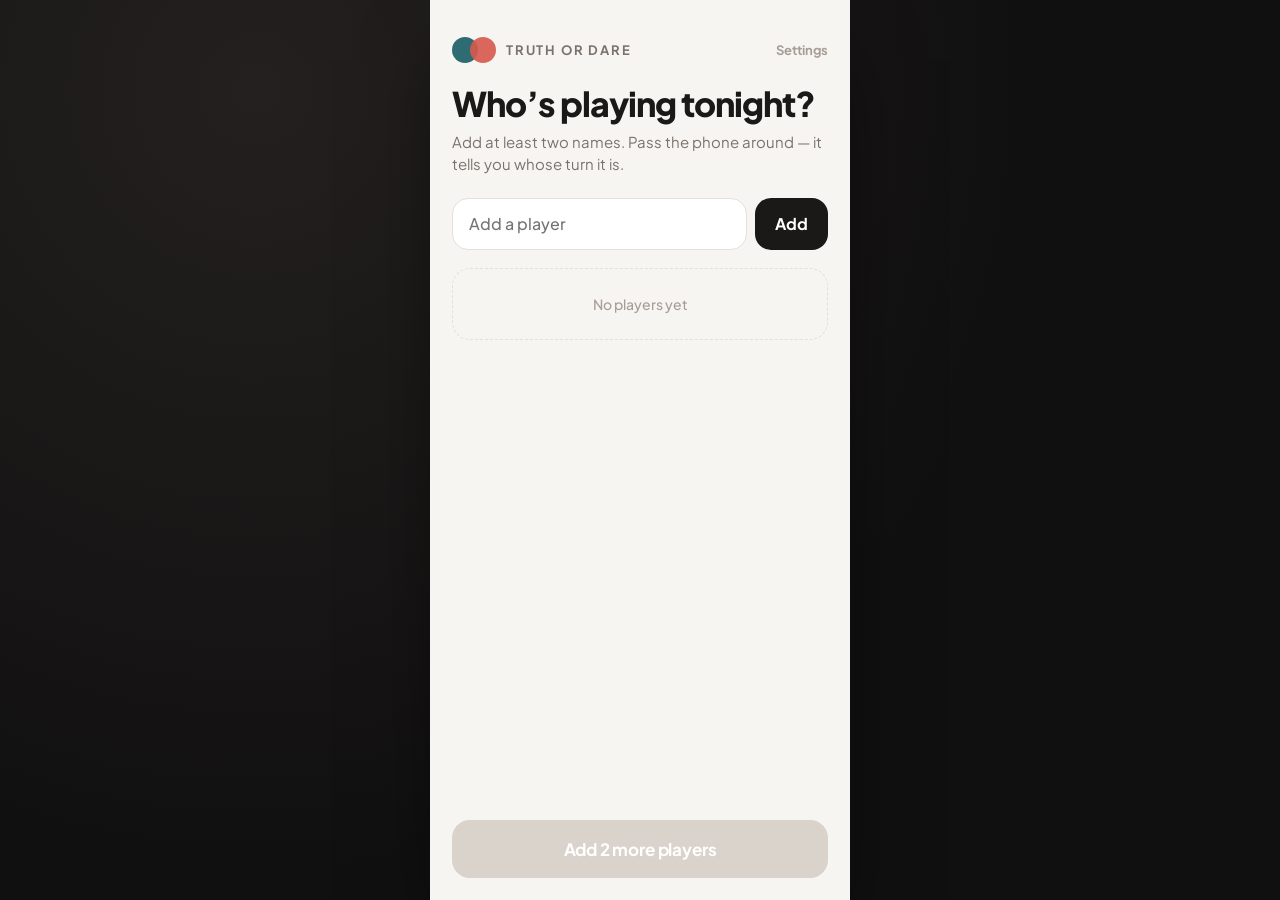
==== truth-or-dare/index.html @ 68e1006d "Deploy truth-or-dare 1723f8d" ====
<!doctype html>
<html lang="en">
  <head>
    <meta charset="utf-8" />
    <meta
      name="viewport"
      content="width=device-width, initial-scale=1, viewport-fit=cover, maximum-scale=1"
    />
    <title>Truth or Dare</title>
    <meta name="description" content="A pass-the-phone party game for friends." />
    <meta name="theme-color" content="#F7F5F2" />
    <meta name="apple-mobile-web-app-capable" content="yes" />
    <meta name="apple-mobile-web-app-status-bar-style" content="default" />
    <meta name="apple-mobile-web-app-title" content="Truth or Dare" />
    <link rel="icon" href="./icon-192.png" />
    <link rel="apple-touch-icon" href="./apple-touch-icon.png" />
    <script type="module" crossorigin src="./assets/index-C-az1bO8.js"></script>
    <link rel="stylesheet" crossorigin href="./assets/index-fXp3Hwv0.css">
  <link rel="manifest" href="./manifest.webmanifest"><script id="vite-plugin-pwa:register-sw" src="./registerSW.js"></script></head>
  <body>
    <div id="root"></div>
  </body>
</html>
---- truth-or-dare/assets/index-fXp3Hwv0.css ----
@font-face{font-family:Plus Jakarta Sans;font-style:normal;font-display:swap;font-weight:400;src:url([data-uri]) format("woff2"),url([data-uri]) format("woff");unicode-range:U+0460-052F,U+1C80-1C8A,U+20B4,U+2DE0-2DFF,U+A640-A69F,U+FE2E-FE2F}@font-face{font-family:Plus Jakarta Sans;font-style:normal;font-display:swap;font-weight:400;src:url(./plus-jakarta-sans-vietnamese-400-normal-Cg2kxhWu.woff2) format("woff2"),url(./plus-jakarta-sans-vietnamese-400-normal-B8TCSmUq.woff) format("woff");unicode-range:U+0102-0103,U+0110-0111,U+0128-0129,U+0168-0169,U+01A0-01A1,U+01AF-01B0,U+0300-0301,U+0303-0304,U+0308-0309,U+0323,U+0329,U+1EA0-1EF9,U+20AB}@font-face{font-family:Plus Jakarta Sans;font-style:normal;font-display:swap;font-weight:400;src:url(./plus-jakarta-sans-latin-ext-400-normal-D127hM_v.woff2) format("woff2"),url(./plus-jakarta-sans-latin-ext-400-normal-2ppkqaOR.woff) format("woff");unicode-range:U+0100-02BA,U+02BD-02C5,U+02C7-02CC,U+02CE-02D7,U+02DD-02FF,U+0304,U+0308,U+0329,U+1D00-1DBF,U+1E00-1E9F,U+1EF2-1EFF,U+2020,U+20A0-20AB,U+20AD-20C0,U+2113,U+2C60-2C7F,U+A720-A7FF}@font-face{font-family:Plus Jakarta Sans;font-style:normal;font-display:swap;font-weight:400;src:url(./plus-jakarta-sans-latin-400-normal-Dhut76fR.woff2) format("woff2"),url(./plus-jakarta-sans-latin-400-normal-BDKaGhyp.woff) format("woff");unicode-range:U+0000-00FF,U+0131,U+0152-0153,U+02BB-02BC,U+02C6,U+02DA,U+02DC,U+0304,U+0308,U+0329,U+2000-206F,U+20AC,U+2122,U+2191,U+2193,U+2212,U+2215,U+FEFF,U+FFFD}@font-face{font-family:Plus Jakarta Sans;font-style:normal;font-display:swap;font-weight:500;src:url([data-uri]) format("woff2"),url([data-uri]) format("woff");unicode-range:U+0460-052F,U+1C80-1C8A,U+20B4,U+2DE0-2DFF,U+A640-A69F,U+FE2E-FE2F}@font-face{font-family:Plus Jakarta Sans;font-style:normal;font-display:swap;font-weight:500;src:url(./plus-jakarta-sans-vietnamese-500-normal-DiU8zqi-.woff2) format("woff2"),url(./plus-jakarta-sans-vietnamese-500-normal-CvE5C8T-.woff) format("woff");unicode-range:U+0102-0103,U+0110-0111,U+0128-0129,U+0168-0169,U+01A0-01A1,U+01AF-01B0,U+0300-0301,U+0303-0304,U+0308-0309,U+0323,U+0329,U+1EA0-1EF9,U+20AB}@font-face{font-family:Plus Jakarta Sans;font-style:normal;font-display:swap;font-weight:500;src:url(./plus-jakarta-sans-latin-ext-500-normal-9VZagAe1.woff2) format("woff2"),url(./plus-jakarta-sans-latin-ext-500-normal-CqEEAICU.woff) format("woff");unicode-range:U+0100-02BA,U+02BD-02C5,U+02C7-02CC,U+02CE-02D7,U+02DD-02FF,U+0304,U+0308,U+0329,U+1D00-1DBF,U+1E00-1E9F,U+1EF2-1EFF,U+2020,U+20A0-20AB,U+20AD-20C0,U+2113,U+2C60-2C7F,U+A720-A7FF}@font-face{font-family:Plus Jakarta Sans;font-style:normal;font-display:swap;font-weight:500;src:url(./plus-jakarta-sans-latin-500-normal-Bf-nb4oT.woff2) format("woff2"),url(./plus-jakarta-sans-latin-500-normal-DYtqi0QS.woff) format("woff");unicode-range:U+0000-00FF,U+0131,U+0152-0153,U+02BB-02BC,U+02C6,U+02DA,U+02DC,U+0304,U+0308,U+0329,U+2000-206F,U+20AC,U+2122,U+2191,U+2193,U+2212,U+2215,U+FEFF,U+FFFD}@font-face{font-family:Plus Jakarta Sans;font-style:normal;font-display:swap;font-weight:600;src:url([data-uri]) format("woff2"),url([data-uri]) format("woff");unicode-range:U+0460-052F,U+1C80-1C8A,U+20B4,U+2DE0-2DFF,U+A640-A69F,U+FE2E-FE2F}@font-face{font-family:Plus Jakarta Sans;font-style:normal;font-display:swap;font-weight:600;src:url(./plus-jakarta-sans-vietnamese-600-normal-Y4VTTRme.woff2) format("woff2"),url(./plus-jakarta-sans-vietnamese-600-normal-5YsyKbU1.woff) format("woff");unicode-range:U+0102-0103,U+0110-0111,U+0128-0129,U+0168-0169,U+01A0-01A1,U+01AF-01B0,U+0300-0301,U+0303-0304,U+0308-0309,U+0323,U+0329,U+1EA0-1EF9,U+20AB}@font-face{font-family:Plus Jakarta Sans;font-style:normal;font-display:swap;font-weight:600;src:url(./plus-jakarta-sans-latin-ext-600-normal-DQgPU_Cg.woff2) format("woff2"),url(./plus-jakarta-sans-latin-ext-600-normal-B0WRRYJ1.woff) format("woff");unicode-range:U+0100-02BA,U+02BD-02C5,U+02C7-02CC,U+02CE-02D7,U+02DD-02FF,U+0304,U+0308,U+0329,U+1D00-1DBF,U+1E00-1E9F,U+1EF2-1EFF,U+2020,U+20A0-20AB,U+20AD-20C0,U+2113,U+2C60-2C7F,U+A720-A7FF}@font-face{font-family:Plus Jakarta Sans;font-style:normal;font-display:swap;font-weight:600;src:url(./plus-jakarta-sans-latin-600-normal-DLTa1BUW.woff2) format("woff2"),url(./plus-jakarta-sans-latin-600-normal-BR_Ojra4.woff) format("woff");unicode-range:U+0000-00FF,U+0131,U+0152-0153,U+02BB-02BC,U+02C6,U+02DA,U+02DC,U+0304,U+0308,U+0329,U+2000-206F,U+20AC,U+2122,U+2191,U+2193,U+2212,U+2215,U+FEFF,U+FFFD}@font-face{font-family:Plus Jakarta Sans;font-style:normal;font-display:swap;font-weight:700;src:url([data-uri]) format("woff2"),url([data-uri]) format("woff");unicode-range:U+0460-052F,U+1C80-1C8A,U+20B4,U+2DE0-2DFF,U+A640-A69F,U+FE2E-FE2F}@font-face{font-family:Plus Jakarta Sans;font-style:normal;font-display:swap;font-weight:700;src:url(./plus-jakarta-sans-vietnamese-700-normal-CV6qDkkj.woff2) format("woff2"),url(./plus-jakarta-sans-vietnamese-700-normal-BCh_uG_5.woff) format("woff");unicode-range:U+0102-0103,U+0110-0111,U+0128-0129,U+0168-0169,U+01A0-01A1,U+01AF-01B0,U+0300-0301,U+0303-0304,U+0308-0309,U+0323,U+0329,U+1EA0-1EF9,U+20AB}@font-face{font-family:Plus Jakarta Sans;font-style:normal;font-display:swap;font-weight:700;src:url(./plus-jakarta-sans-latin-ext-700-normal-BajbvANd.woff2) format("woff2"),url(./plus-jakarta-sans-latin-ext-700-normal-8-d-IyIQ.woff) format("woff");unicode-range:U+0100-02BA,U+02BD-02C5,U+02C7-02CC,U+02CE-02D7,U+02DD-02FF,U+0304,U+0308,U+0329,U+1D00-1DBF,U+1E00-1E9F,U+1EF2-1EFF,U+2020,U+20A0-20AB,U+20AD-20C0,U+2113,U+2C60-2C7F,U+A720-A7FF}@font-face{font-family:Plus Jakarta Sans;font-style:normal;font-display:swap;font-weight:700;src:url(./plus-jakarta-sans-latin-700-normal-CfpNZvy6.woff2) format("woff2"),url(./plus-jakarta-sans-latin-700-normal-DqEcQeE5.woff) format("woff");unicode-range:U+0000-00FF,U+0131,U+0152-0153,U+02BB-02BC,U+02C6,U+02DA,U+02DC,U+0304,U+0308,U+0329,U+2000-206F,U+20AC,U+2122,U+2191,U+2193,U+2212,U+2215,U+FEFF,U+FFFD}@font-face{font-family:Plus Jakarta Sans;font-style:normal;font-display:swap;font-weight:800;src:url([data-uri]) format("woff2"),url([data-uri]) format("woff");unicode-range:U+0460-052F,U+1C80-1C8A,U+20B4,U+2DE0-2DFF,U+A640-A69F,U+FE2E-FE2F}@font-face{font-family:Plus Jakarta Sans;font-style:normal;font-display:swap;font-weight:800;src:url(./plus-jakarta-sans-vietnamese-800-normal-CxbopLd3.woff2) format("woff2"),url(./plus-jakarta-sans-vietnamese-800-normal-BkoGl_sr.woff) format("woff");unicode-range:U+0102-0103,U+0110-0111,U+0128-0129,U+0168-0169,U+01A0-01A1,U+01AF-01B0,U+0300-0301,U+0303-0304,U+0308-0309,U+0323,U+0329,U+1EA0-1EF9,U+20AB}@font-face{font-family:Plus Jakarta Sans;font-style:normal;font-display:swap;font-weight:800;src:url(./plus-jakarta-sans-latin-ext-800-normal-B6BjB2Ju.woff2) format("woff2"),url(./plus-jakarta-sans-latin-ext-800-normal-BPkb-LBK.woff) format("woff");unicode-range:U+0100-02BA,U+02BD-02C5,U+02C7-02CC,U+02CE-02D7,U+02DD-02FF,U+0304,U+0308,U+0329,U+1D00-1DBF,U+1E00-1E9F,U+1EF2-1EFF,U+2020,U+20A0-20AB,U+20AD-20C0,U+2113,U+2C60-2C7F,U+A720-A7FF}@font-face{font-family:Plus Jakarta Sans;font-style:normal;font-display:swap;font-weight:800;src:url(./plus-jakarta-sans-latin-800-normal-CusIZhrK.woff2) format("woff2"),url(./plus-jakarta-sans-latin-800-normal-BRNHt2w0.woff) format("woff");unicode-range:U+0000-00FF,U+0131,U+0152-0153,U+02BB-02BC,U+02C6,U+02DA,U+02DC,U+0304,U+0308,U+0329,U+2000-206F,U+20AC,U+2122,U+2191,U+2193,U+2212,U+2215,U+FEFF,U+FFFD}:root{--ink: #1b1917;--page: #f7f5f2;--surface: #ffffff;--muted: #7a736c;--muted-light: #a69e96;--hairline: #ede8e2;--border: #e4dfd9;--disabled-bg: #d9d3cc;--locked-bg: #e4e0da;--avatar-bg: #f0ebe4;--truth: #2e6b72;--truth-tint: #eaf2f1;--truth-dot: #9fd3ce;--truth-meta: #8fa9a7;--dare: #d65a4e;--dare-tint: #fbebe7;--dare-strong: #c24f42;--dare-dot: #ffd2c7;--dare-meta: #c99c93;--dare-card-text: #fcf8f5;--shell: #111010;--safe-bottom: env(safe-area-inset-bottom)}*{box-sizing:border-box;-webkit-tap-highlight-color:transparent}html,body{margin:0;padding:0;background:var(--shell);-webkit-font-smoothing:antialiased}body{font-family:Plus Jakarta Sans,ui-sans-serif,system-ui,sans-serif;overscroll-behavior:none}button{font-family:inherit;cursor:pointer;border:none}input{font-family:inherit}@keyframes cardIn{0%{opacity:0;transform:translateY(18px) scale(.96)}to{opacity:1;transform:none}}@keyframes fadeUp{0%{opacity:0;transform:translateY(10px)}to{opacity:1;transform:none}}@keyframes pulseRing{0%,to{transform:scale(1)}50%{transform:scale(1.04)}}@keyframes sheetIn{0%{transform:translateY(24px);opacity:0}to{transform:none;opacity:1}}.shell{min-height:100dvh;display:flex;align-items:center;justify-content:center;background:var(--shell);background-image:radial-gradient(circle at 20% 10%,#23201f,#111010 60%)}.phone{width:100%;max-width:420px;height:100dvh;max-height:900px;background:var(--page);position:relative;overflow:hidden;display:flex;flex-direction:column;box-shadow:0 40px 80px -20px #0009}.screen{flex:1;display:flex;flex-direction:column;padding:24px 22px calc(24px + var(--safe-bottom));min-height:0}.screen--setup{padding:28px 22px calc(22px + var(--safe-bottom));overflow:hidden}.screen--truth{background:var(--truth-tint)}.screen--dare{background:var(--dare-tint)}.topbar{display:flex;align-items:center;justify-content:space-between}.eyebrow{font-size:12px;font-weight:700;letter-spacing:.14em;text-transform:uppercase;color:var(--muted-light)}.link{background:none;color:var(--muted-light);font-size:13px;font-weight:700;padding:6px 0}.cta{width:100%;height:58px;border-radius:18px;background:var(--ink);color:#fff;font-size:17px;font-weight:700;letter-spacing:-.01em}.cta:active{transform:scale(.985)}.cta:disabled{background:var(--disabled-bg);cursor:default}.brand{display:flex;align-items:center;gap:10px;margin-top:8px}.brand-marks{position:relative;width:44px;height:26px;flex:none}.brand-marks span{position:absolute;top:0;width:26px;height:26px;border-radius:999px}.brand-marks span:first-child{left:0;background:var(--truth)}.brand-marks span:last-child{left:18px;background:var(--dare);opacity:.92}.brand-label{flex:1;font-size:13px;font-weight:700;letter-spacing:.14em;text-transform:uppercase;color:var(--muted)}.title{font-size:34px;line-height:1.08;font-weight:800;letter-spacing:-.03em;color:var(--ink);margin:22px 0 8px;text-wrap:pretty}.lede{font-size:15px;line-height:1.5;color:var(--muted);margin:0 0 22px}.add{display:flex;flex-direction:column;gap:8px;margin-bottom:18px}.add-row{display:flex;gap:8px}.input{flex:1;min-width:0;height:52px;border-radius:16px;border:1.5px solid var(--border);background:var(--surface);padding:0 16px;font-size:16px;font-weight:500;color:var(--ink);outline:none}.input:focus{border-color:var(--ink)}.input--error,.input--error:focus{border-color:var(--dare)}.btn-add{height:52px;padding:0 20px;border-radius:16px;background:var(--ink);color:#fff;font-size:16px;font-weight:700}.btn-add:active{transform:scale(.96)}.dupe{font-size:13px;font-weight:600;color:var(--dare-strong);padding:0 4px;animation:fadeUp .2s ease both}.players{flex:1;overflow-y:auto;display:flex;flex-direction:column;gap:8px;margin:0 -4px;padding:0 4px}.player{display:flex;align-items:center;gap:12px;background:var(--surface);border:1px solid var(--hairline);border-radius:16px;padding:12px 12px 12px 14px;animation:fadeUp .25s ease both}.avatar{width:34px;height:34px;flex:none;border-radius:999px;background:var(--avatar-bg);display:flex;align-items:center;justify-content:center;font-size:14px;font-weight:800;color:var(--ink)}.player-name{flex:1;font-size:16px;font-weight:600;color:var(--ink);overflow:hidden;text-overflow:ellipsis;white-space:nowrap}.btn-remove{width:34px;height:34px;flex:none;border-radius:999px;background:var(--page);color:#9a928a;font-size:18px;font-weight:600;display:flex;align-items:center;justify-content:center;line-height:1}.btn-remove:active{transform:scale(.9)}.empty{border:1.5px dashed var(--border);border-radius:18px;padding:26px 18px;text-align:center;font-size:14px;font-weight:500;color:var(--muted-light)}.start{margin-top:18px}.turn{flex:1;display:flex;flex-direction:column;justify-content:center;align-items:center;text-align:center;animation:fadeUp .3s ease both}.turn-eyebrow{font-size:13px;font-weight:700;letter-spacing:.14em;text-transform:uppercase;color:var(--muted-light);margin-bottom:6px}.turn-name{font-size:36px;font-weight:800;letter-spacing:-.03em;color:var(--ink);margin:0 0 10px;line-height:1.05;max-width:100%;overflow-wrap:anywhere}.turn-hint{font-size:15px;color:var(--muted);margin:0;max-width:250px;line-height:1.5}.choices{display:flex;flex-direction:column;gap:12px}.choice{height:82px;border-radius:22px;display:flex;align-items:center;justify-content:space-between;padding:0 24px;text-align:left;color:#fff}.choice:active{transform:scale(.985)}.choice--truth{background:var(--truth)}.choice--dare{background:var(--dare)}.choice:disabled{background:var(--locked-bg);color:var(--muted-light);cursor:default;transform:none}.choice-copy{display:flex;flex-direction:column;gap:2px}.choice-title{font-size:22px;font-weight:800;letter-spacing:-.02em}.choice-sub{font-size:13px;font-weight:500;opacity:.72}.chevron{width:34px;height:34px;flex:none;border-radius:999px;background:#ffffff2e;display:flex;align-items:center;justify-content:center;font-size:16px;font-weight:700}.card-name{font-size:12px;font-weight:700;letter-spacing:.14em;text-transform:uppercase;overflow:hidden;text-overflow:ellipsis;white-space:nowrap}.screen--truth .card-name{color:var(--truth)}.screen--dare .card-name{color:var(--dare-strong)}.screen--truth .link{color:var(--truth-meta)}.screen--dare .link{color:var(--dare-meta)}.card-slot{flex:1;display:flex;align-items:center;padding:16px 0;overflow-y:auto}.card{width:100%;border-radius:28px;padding:30px 26px 32px;animation:cardIn .32s cubic-bezier(.2,.9,.3,1.2) both}.card--truth{background:var(--surface);box-shadow:0 24px 44px -22px #2e6b728c}.card--dare{background:var(--ink);box-shadow:0 24px 44px -22px #c24f4299}.pill{display:inline-flex;align-items:center;gap:7px;border-radius:999px;padding:7px 14px;font-size:12px;font-weight:800;letter-spacing:.12em;text-transform:uppercase;color:#fff}.pill span{width:7px;height:7px;border-radius:999px}.pill--truth{background:var(--truth)}.pill--truth span{background:var(--truth-dot)}.pill--dare{background:var(--dare)}.pill--dare span{background:var(--dare-dot)}.card-text{font-size:27px;line-height:1.25;font-weight:700;letter-spacing:-.025em;margin:20px 0 0;text-wrap:pretty}.card--truth .card-text{color:var(--ink)}.card--dare .card-text{color:var(--dare-card-text)}.cta--truth{background:var(--truth)}.cta--dare{background:var(--dare)}.timer{margin-top:24px;border-top:1px solid rgba(255,255,255,.14);padding-top:20px}.btn-timer{width:100%;height:54px;border-radius:16px;background:var(--dare);color:#fff;font-size:16px;font-weight:700;display:flex;align-items:center;justify-content:center;gap:10px}.btn-timer:active{transform:scale(.98)}.btn-timer span{width:9px;height:9px;border-radius:999px;background:#fff}.timer-running{display:flex;flex-direction:column;gap:14px}.timer-head{display:flex;align-items:baseline;justify-content:space-between}.clock{font-size:44px;font-weight:800;letter-spacing:-.04em;color:#fff;font-variant-numeric:tabular-nums;line-height:1}.btn-cancel{background:none;color:#ffffff80;font-size:13px;font-weight:700}.track{height:8px;border-radius:999px;background:#ffffff24;overflow:hidden}.track-fill{height:100%;border-radius:999px;background:var(--dare);transition:width 1s linear}.timeup{display:flex;align-items:center;gap:12px;background:#d65a4e2e;border:1px solid rgba(214,90,78,.5);border-radius:16px;padding:14px 16px;animation:pulseRing 1.1s ease-in-out infinite}.timeup span:first-child{width:10px;height:10px;flex:none;border-radius:999px;background:var(--dare)}.timeup span:last-child{font-size:16px;font-weight:800;color:#fff;letter-spacing:-.01em}.sheet-backdrop{position:absolute;inset:0;background:#1b191773;display:flex;flex-direction:column;justify-content:flex-end;animation:fadeUp .2s ease both;z-index:10}.sheet{background:var(--page);border-radius:28px 28px 0 0;padding:24px 22px calc(22px + var(--safe-bottom));display:flex;flex-direction:column;gap:20px;max-height:100%;overflow-y:auto;animation:sheetIn .28s cubic-bezier(.2,.9,.3,1.05) both}.sheet-title{font-size:22px;font-weight:800;letter-spacing:-.02em;color:var(--ink);margin:0}.field{display:flex;flex-direction:column;gap:10px}.field-label{font-size:12px;font-weight:800;letter-spacing:.12em;text-transform:uppercase;color:var(--muted-light)}.tiers{display:flex;flex-direction:column;gap:8px}.tier{display:flex;align-items:center;gap:12px;background:var(--surface);border:1.5px solid var(--hairline);border-radius:16px;padding:12px 14px;text-align:left;color:var(--ink)}.tier:active{transform:scale(.985)}.tier[aria-checked=true]{border-color:var(--ink)}.tier-mark{width:20px;height:20px;flex:none;border-radius:999px;border:2px solid var(--border);display:flex;align-items:center;justify-content:center}.tier[aria-checked=true] .tier-mark{border-color:var(--ink)}.tier[aria-checked=true] .tier-mark:after{content:"";width:10px;height:10px;border-radius:999px;background:var(--ink)}.tier-copy{display:flex;flex-direction:column;gap:2px}.tier-name{font-size:16px;font-weight:700}.tier-sub{font-size:13px;font-weight:500;color:var(--muted)}.segments{display:flex;gap:8px}.segment{flex:1;height:44px;border-radius:16px;background:var(--surface);border:1.5px solid var(--hairline);font-size:16px;font-weight:700;color:var(--muted)}.segment:active{transform:scale(.96)}.segment[aria-pressed=true]{background:var(--ink);border-color:var(--ink);color:#fff}.switch-row{display:flex;align-items:center;justify-content:space-between;gap:12px;background:var(--surface);border:1.5px solid var(--hairline);border-radius:16px;padding:14px}.switch-label{font-size:16px;font-weight:600;color:var(--ink)}.switch{width:52px;height:32px;flex:none;border-radius:999px;background:var(--disabled-bg);padding:3px;display:flex;transition:background .18s ease}.switch[aria-checked=true]{background:var(--ink)}.switch span{width:26px;height:26px;border-radius:999px;background:#fff;transition:transform .18s ease}.switch[aria-checked=true] span{transform:translate(20px)}.sheet-note{font-size:13px;line-height:1.5;color:var(--muted);margin:0}.sheet-link{align-self:center;color:var(--muted-light);font-size:13px;font-weight:700;text-decoration:none;padding:2px 0}.age-check{display:flex;flex-direction:column;gap:12px;background:var(--dare-tint);border:1.5px solid var(--dare-dot);border-radius:16px;padding:14px;animation:fadeUp .2s ease both}.age-check-text{font-size:14px;font-weight:600;line-height:1.45;color:var(--ink);margin:0}.age-check-actions{display:flex;gap:8px}.age-check-btn{flex:1;height:44px;border-radius:14px;background:var(--surface);border:1.5px solid var(--hairline);font-size:15px;font-weight:700;color:var(--ink)}.age-check-btn:active{transform:scale(.97)}.age-check-btn--yes{background:var(--dare);border-color:var(--dare);color:#fff}
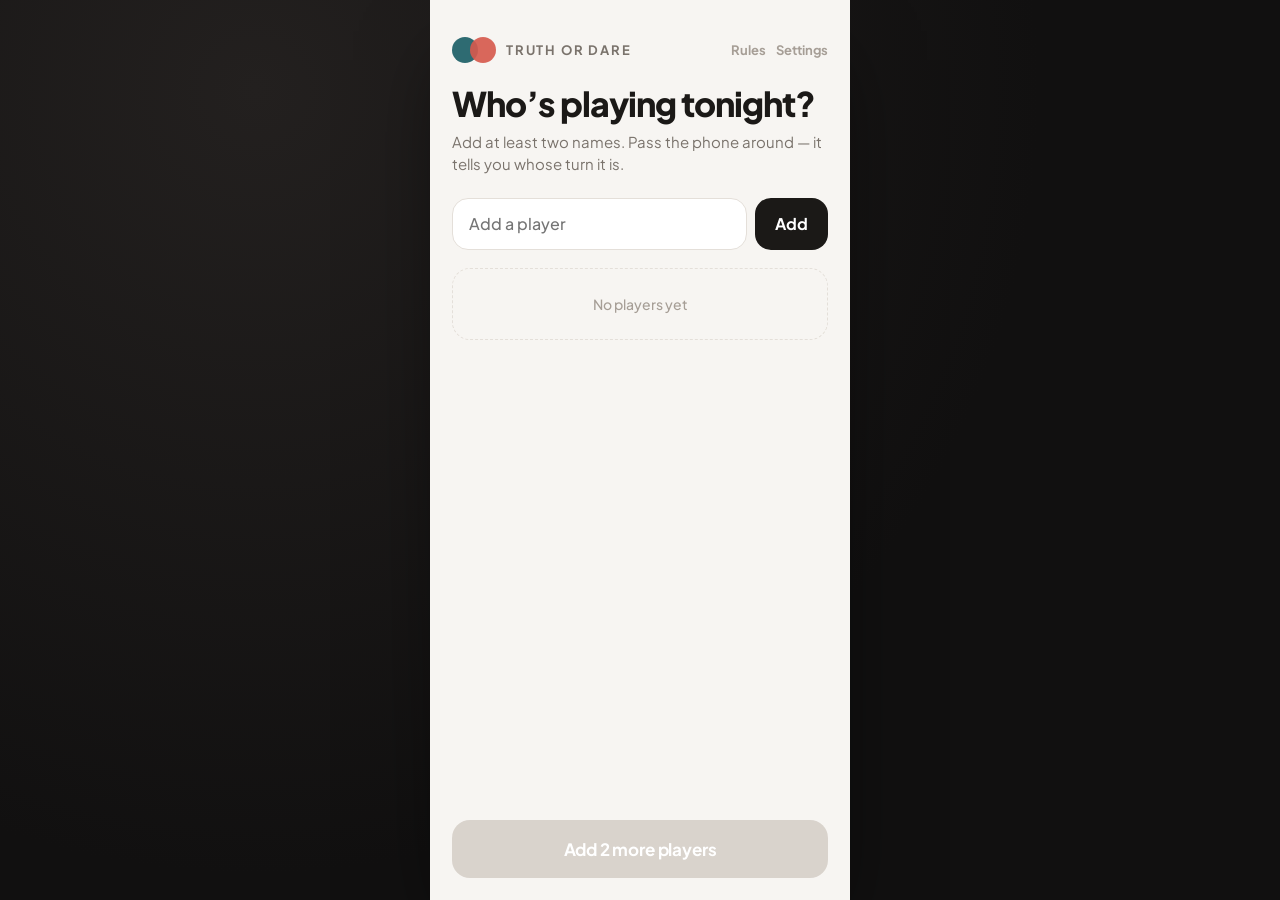
==== commit b11f0915: "Deploy truth-or-dare 870dd6e" ====
--- a/truth-or-dare/index.html
+++ b/truth-or-dare/index.html
@@ -14,8 +14,8 @@
     <meta name="apple-mobile-web-app-title" content="Truth or Dare" />
     <link rel="icon" href="./icon-192.png" />
     <link rel="apple-touch-icon" href="./apple-touch-icon.png" />
-    <script type="module" crossorigin src="./assets/index-C-az1bO8.js"></script>
-    <link rel="stylesheet" crossorigin href="./assets/index-fXp3Hwv0.css">
+    <script type="module" crossorigin src="./assets/index-8FPXsgd8.js"></script>
+    <link rel="stylesheet" crossorigin href="./assets/index-CJ3dsqTD.css">
   <link rel="manifest" href="./manifest.webmanifest"><script id="vite-plugin-pwa:register-sw" src="./registerSW.js"></script></head>
   <body>
     <div id="root"></div>
--- a/truth-or-dare/assets/index-CJ3dsqTD.css
+++ b/truth-or-dare/assets/index-CJ3dsqTD.css
@@ -0,0 +1 @@
+@font-face{font-family:Plus Jakarta Sans;font-style:normal;font-display:swap;font-weight:400;src:url([data-uri]) format("woff2"),url([data-uri]) format("woff");unicode-range:U+0460-052F,U+1C80-1C8A,U+20B4,U+2DE0-2DFF,U+A640-A69F,U+FE2E-FE2F}@font-face{font-family:Plus Jakarta Sans;font-style:normal;font-display:swap;font-weight:400;src:url(./plus-jakarta-sans-vietnamese-400-normal-Cg2kxhWu.woff2) format("woff2"),url(./plus-jakarta-sans-vietnamese-400-normal-B8TCSmUq.woff) format("woff");unicode-range:U+0102-0103,U+0110-0111,U+0128-0129,U+0168-0169,U+01A0-01A1,U+01AF-01B0,U+0300-0301,U+0303-0304,U+0308-0309,U+0323,U+0329,U+1EA0-1EF9,U+20AB}@font-face{font-family:Plus Jakarta Sans;font-style:normal;font-display:swap;font-weight:400;src:url(./plus-jakarta-sans-latin-ext-400-normal-D127hM_v.woff2) format("woff2"),url(./plus-jakarta-sans-latin-ext-400-normal-2ppkqaOR.woff) format("woff");unicode-range:U+0100-02BA,U+02BD-02C5,U+02C7-02CC,U+02CE-02D7,U+02DD-02FF,U+0304,U+0308,U+0329,U+1D00-1DBF,U+1E00-1E9F,U+1EF2-1EFF,U+2020,U+20A0-20AB,U+20AD-20C0,U+2113,U+2C60-2C7F,U+A720-A7FF}@font-face{font-family:Plus Jakarta Sans;font-style:normal;font-display:swap;font-weight:400;src:url(./plus-jakarta-sans-latin-400-normal-Dhut76fR.woff2) format("woff2"),url(./plus-jakarta-sans-latin-400-normal-BDKaGhyp.woff) format("woff");unicode-range:U+0000-00FF,U+0131,U+0152-0153,U+02BB-02BC,U+02C6,U+02DA,U+02DC,U+0304,U+0308,U+0329,U+2000-206F,U+20AC,U+2122,U+2191,U+2193,U+2212,U+2215,U+FEFF,U+FFFD}@font-face{font-family:Plus Jakarta Sans;font-style:normal;font-display:swap;font-weight:500;src:url([data-uri]) format("woff2"),url([data-uri]) format("woff");unicode-range:U+0460-052F,U+1C80-1C8A,U+20B4,U+2DE0-2DFF,U+A640-A69F,U+FE2E-FE2F}@font-face{font-family:Plus Jakarta Sans;font-style:normal;font-display:swap;font-weight:500;src:url(./plus-jakarta-sans-vietnamese-500-normal-DiU8zqi-.woff2) format("woff2"),url(./plus-jakarta-sans-vietnamese-500-normal-CvE5C8T-.woff) format("woff");unicode-range:U+0102-0103,U+0110-0111,U+0128-0129,U+0168-0169,U+01A0-01A1,U+01AF-01B0,U+0300-0301,U+0303-0304,U+0308-0309,U+0323,U+0329,U+1EA0-1EF9,U+20AB}@font-face{font-family:Plus Jakarta Sans;font-style:normal;font-display:swap;font-weight:500;src:url(./plus-jakarta-sans-latin-ext-500-normal-9VZagAe1.woff2) format("woff2"),url(./plus-jakarta-sans-latin-ext-500-normal-CqEEAICU.woff) format("woff");unicode-range:U+0100-02BA,U+02BD-02C5,U+02C7-02CC,U+02CE-02D7,U+02DD-02FF,U+0304,U+0308,U+0329,U+1D00-1DBF,U+1E00-1E9F,U+1EF2-1EFF,U+2020,U+20A0-20AB,U+20AD-20C0,U+2113,U+2C60-2C7F,U+A720-A7FF}@font-face{font-family:Plus Jakarta Sans;font-style:normal;font-display:swap;font-weight:500;src:url(./plus-jakarta-sans-latin-500-normal-Bf-nb4oT.woff2) format("woff2"),url(./plus-jakarta-sans-latin-500-normal-DYtqi0QS.woff) format("woff");unicode-range:U+0000-00FF,U+0131,U+0152-0153,U+02BB-02BC,U+02C6,U+02DA,U+02DC,U+0304,U+0308,U+0329,U+2000-206F,U+20AC,U+2122,U+2191,U+2193,U+2212,U+2215,U+FEFF,U+FFFD}@font-face{font-family:Plus Jakarta Sans;font-style:normal;font-display:swap;font-weight:600;src:url([data-uri]) format("woff2"),url([data-uri]) format("woff");unicode-range:U+0460-052F,U+1C80-1C8A,U+20B4,U+2DE0-2DFF,U+A640-A69F,U+FE2E-FE2F}@font-face{font-family:Plus Jakarta Sans;font-style:normal;font-display:swap;font-weight:600;src:url(./plus-jakarta-sans-vietnamese-600-normal-Y4VTTRme.woff2) format("woff2"),url(./plus-jakarta-sans-vietnamese-600-normal-5YsyKbU1.woff) format("woff");unicode-range:U+0102-0103,U+0110-0111,U+0128-0129,U+0168-0169,U+01A0-01A1,U+01AF-01B0,U+0300-0301,U+0303-0304,U+0308-0309,U+0323,U+0329,U+1EA0-1EF9,U+20AB}@font-face{font-family:Plus Jakarta Sans;font-style:normal;font-display:swap;font-weight:600;src:url(./plus-jakarta-sans-latin-ext-600-normal-DQgPU_Cg.woff2) format("woff2"),url(./plus-jakarta-sans-latin-ext-600-normal-B0WRRYJ1.woff) format("woff");unicode-range:U+0100-02BA,U+02BD-02C5,U+02C7-02CC,U+02CE-02D7,U+02DD-02FF,U+0304,U+0308,U+0329,U+1D00-1DBF,U+1E00-1E9F,U+1EF2-1EFF,U+2020,U+20A0-20AB,U+20AD-20C0,U+2113,U+2C60-2C7F,U+A720-A7FF}@font-face{font-family:Plus Jakarta Sans;font-style:normal;font-display:swap;font-weight:600;src:url(./plus-jakarta-sans-latin-600-normal-DLTa1BUW.woff2) format("woff2"),url(./plus-jakarta-sans-latin-600-normal-BR_Ojra4.woff) format("woff");unicode-range:U+0000-00FF,U+0131,U+0152-0153,U+02BB-02BC,U+02C6,U+02DA,U+02DC,U+0304,U+0308,U+0329,U+2000-206F,U+20AC,U+2122,U+2191,U+2193,U+2212,U+2215,U+FEFF,U+FFFD}@font-face{font-family:Plus Jakarta Sans;font-style:normal;font-display:swap;font-weight:700;src:url([data-uri]) format("woff2"),url([data-uri]) format("woff");unicode-range:U+0460-052F,U+1C80-1C8A,U+20B4,U+2DE0-2DFF,U+A640-A69F,U+FE2E-FE2F}@font-face{font-family:Plus Jakarta Sans;font-style:normal;font-display:swap;font-weight:700;src:url(./plus-jakarta-sans-vietnamese-700-normal-CV6qDkkj.woff2) format("woff2"),url(./plus-jakarta-sans-vietnamese-700-normal-BCh_uG_5.woff) format("woff");unicode-range:U+0102-0103,U+0110-0111,U+0128-0129,U+0168-0169,U+01A0-01A1,U+01AF-01B0,U+0300-0301,U+0303-0304,U+0308-0309,U+0323,U+0329,U+1EA0-1EF9,U+20AB}@font-face{font-family:Plus Jakarta Sans;font-style:normal;font-display:swap;font-weight:700;src:url(./plus-jakarta-sans-latin-ext-700-normal-BajbvANd.woff2) format("woff2"),url(./plus-jakarta-sans-latin-ext-700-normal-8-d-IyIQ.woff) format("woff");unicode-range:U+0100-02BA,U+02BD-02C5,U+02C7-02CC,U+02CE-02D7,U+02DD-02FF,U+0304,U+0308,U+0329,U+1D00-1DBF,U+1E00-1E9F,U+1EF2-1EFF,U+2020,U+20A0-20AB,U+20AD-20C0,U+2113,U+2C60-2C7F,U+A720-A7FF}@font-face{font-family:Plus Jakarta Sans;font-style:normal;font-display:swap;font-weight:700;src:url(./plus-jakarta-sans-latin-700-normal-CfpNZvy6.woff2) format("woff2"),url(./plus-jakarta-sans-latin-700-normal-DqEcQeE5.woff) format("woff");unicode-range:U+0000-00FF,U+0131,U+0152-0153,U+02BB-02BC,U+02C6,U+02DA,U+02DC,U+0304,U+0308,U+0329,U+2000-206F,U+20AC,U+2122,U+2191,U+2193,U+2212,U+2215,U+FEFF,U+FFFD}@font-face{font-family:Plus Jakarta Sans;font-style:normal;font-display:swap;font-weight:800;src:url([data-uri]) format("woff2"),url([data-uri]) format("woff");unicode-range:U+0460-052F,U+1C80-1C8A,U+20B4,U+2DE0-2DFF,U+A640-A69F,U+FE2E-FE2F}@font-face{font-family:Plus Jakarta Sans;font-style:normal;font-display:swap;font-weight:800;src:url(./plus-jakarta-sans-vietnamese-800-normal-CxbopLd3.woff2) format("woff2"),url(./plus-jakarta-sans-vietnamese-800-normal-BkoGl_sr.woff) format("woff");unicode-range:U+0102-0103,U+0110-0111,U+0128-0129,U+0168-0169,U+01A0-01A1,U+01AF-01B0,U+0300-0301,U+0303-0304,U+0308-0309,U+0323,U+0329,U+1EA0-1EF9,U+20AB}@font-face{font-family:Plus Jakarta Sans;font-style:normal;font-display:swap;font-weight:800;src:url(./plus-jakarta-sans-latin-ext-800-normal-B6BjB2Ju.woff2) format("woff2"),url(./plus-jakarta-sans-latin-ext-800-normal-BPkb-LBK.woff) format("woff");unicode-range:U+0100-02BA,U+02BD-02C5,U+02C7-02CC,U+02CE-02D7,U+02DD-02FF,U+0304,U+0308,U+0329,U+1D00-1DBF,U+1E00-1E9F,U+1EF2-1EFF,U+2020,U+20A0-20AB,U+20AD-20C0,U+2113,U+2C60-2C7F,U+A720-A7FF}@font-face{font-family:Plus Jakarta Sans;font-style:normal;font-display:swap;font-weight:800;src:url(./plus-jakarta-sans-latin-800-normal-CusIZhrK.woff2) format("woff2"),url(./plus-jakarta-sans-latin-800-normal-BRNHt2w0.woff) format("woff");unicode-range:U+0000-00FF,U+0131,U+0152-0153,U+02BB-02BC,U+02C6,U+02DA,U+02DC,U+0304,U+0308,U+0329,U+2000-206F,U+20AC,U+2122,U+2191,U+2193,U+2212,U+2215,U+FEFF,U+FFFD}:root{--ink: #1b1917;--page: #f7f5f2;--surface: #ffffff;--muted: #7a736c;--muted-light: #a69e96;--hairline: #ede8e2;--border: #e4dfd9;--disabled-bg: #d9d3cc;--locked-bg: #e4e0da;--avatar-bg: #f0ebe4;--truth: #2e6b72;--truth-tint: #eaf2f1;--truth-dot: #9fd3ce;--truth-meta: #8fa9a7;--dare: #d65a4e;--dare-tint: #fbebe7;--dare-strong: #c24f42;--dare-dot: #ffd2c7;--dare-meta: #c99c93;--dare-card-text: #fcf8f5;--shell: #111010;--safe-bottom: env(safe-area-inset-bottom)}*{box-sizing:border-box;-webkit-tap-highlight-color:transparent}html,body{margin:0;padding:0;background:var(--shell);-webkit-font-smoothing:antialiased}body{font-family:Plus Jakarta Sans,ui-sans-serif,system-ui,sans-serif;overscroll-behavior:none}button{font-family:inherit;cursor:pointer;border:none}input{font-family:inherit}@keyframes cardIn{0%{opacity:0;transform:translateY(18px) scale(.96)}to{opacity:1;transform:none}}@keyframes fadeUp{0%{opacity:0;transform:translateY(10px)}to{opacity:1;transform:none}}@keyframes pulseRing{0%,to{transform:scale(1)}50%{transform:scale(1.04)}}@keyframes sheetIn{0%{transform:translateY(24px);opacity:0}to{transform:none;opacity:1}}.shell{min-height:100dvh;display:flex;align-items:center;justify-content:center;background:var(--shell);background-image:radial-gradient(circle at 20% 10%,#23201f,#111010 60%)}.phone{width:100%;max-width:420px;height:100dvh;max-height:900px;background:var(--page);position:relative;overflow:hidden;display:flex;flex-direction:column;box-shadow:0 40px 80px -20px #0009}.screen{flex:1;display:flex;flex-direction:column;padding:24px 22px calc(24px + var(--safe-bottom));min-height:0}.screen--setup{padding:28px 22px calc(22px + var(--safe-bottom));overflow:hidden}.screen--truth{background:var(--truth-tint)}.screen--dare{background:var(--dare-tint)}.topbar{display:flex;align-items:center;justify-content:space-between}.eyebrow{font-size:12px;font-weight:700;letter-spacing:.14em;text-transform:uppercase;color:var(--muted-light)}.link{background:none;color:var(--muted-light);font-size:13px;font-weight:700;padding:6px 0}.cta{width:100%;height:58px;border-radius:18px;background:var(--ink);color:#fff;font-size:17px;font-weight:700;letter-spacing:-.01em}.cta:active{transform:scale(.985)}.cta:disabled{background:var(--disabled-bg);cursor:default}.brand{display:flex;align-items:center;gap:10px;margin-top:8px}.brand-marks{position:relative;width:44px;height:26px;flex:none}.brand-marks span{position:absolute;top:0;width:26px;height:26px;border-radius:999px}.brand-marks span:first-child{left:0;background:var(--truth)}.brand-marks span:last-child{left:18px;background:var(--dare);opacity:.92}.brand-label{flex:1;font-size:13px;font-weight:700;letter-spacing:.14em;text-transform:uppercase;color:var(--muted)}.title{font-size:34px;line-height:1.08;font-weight:800;letter-spacing:-.03em;color:var(--ink);margin:22px 0 8px;text-wrap:pretty}.lede{font-size:15px;line-height:1.5;color:var(--muted);margin:0 0 22px}.add{display:flex;flex-direction:column;gap:8px;margin-bottom:18px}.add-row{display:flex;gap:8px}.input{flex:1;min-width:0;height:52px;border-radius:16px;border:1.5px solid var(--border);background:var(--surface);padding:0 16px;font-size:16px;font-weight:500;color:var(--ink);outline:none}.input:focus{border-color:var(--ink)}.input--error,.input--error:focus{border-color:var(--dare)}.btn-add{height:52px;padding:0 20px;border-radius:16px;background:var(--ink);color:#fff;font-size:16px;font-weight:700}.btn-add:active{transform:scale(.96)}.dupe{font-size:13px;font-weight:600;color:var(--dare-strong);padding:0 4px;animation:fadeUp .2s ease both}.players{flex:1;overflow-y:auto;display:flex;flex-direction:column;gap:8px;margin:0 -4px;padding:0 4px}.player{display:flex;align-items:center;gap:12px;background:var(--surface);border:1px solid var(--hairline);border-radius:16px;padding:12px 12px 12px 14px;animation:fadeUp .25s ease both}.avatar{width:34px;height:34px;flex:none;border-radius:999px;background:var(--avatar-bg);display:flex;align-items:center;justify-content:center;font-size:14px;font-weight:800;color:var(--ink)}.player-name{flex:1;font-size:16px;font-weight:600;color:var(--ink);overflow:hidden;text-overflow:ellipsis;white-space:nowrap}.btn-remove{width:34px;height:34px;flex:none;border-radius:999px;background:var(--page);color:#9a928a;font-size:18px;font-weight:600;display:flex;align-items:center;justify-content:center;line-height:1}.btn-remove:active{transform:scale(.9)}.empty{border:1.5px dashed var(--border);border-radius:18px;padding:26px 18px;text-align:center;font-size:14px;font-weight:500;color:var(--muted-light)}.start{margin-top:18px}.turn{flex:1;display:flex;flex-direction:column;justify-content:center;align-items:center;text-align:center;animation:fadeUp .3s ease both}.turn-eyebrow{font-size:13px;font-weight:700;letter-spacing:.14em;text-transform:uppercase;color:var(--muted-light);margin-bottom:6px}.turn-name{font-size:36px;font-weight:800;letter-spacing:-.03em;color:var(--ink);margin:0 0 10px;line-height:1.05;max-width:100%;overflow-wrap:anywhere}.turn-hint{font-size:15px;color:var(--muted);margin:0;max-width:250px;line-height:1.5}.choices{display:flex;flex-direction:column;gap:12px}.choice{height:82px;border-radius:22px;display:flex;align-items:center;justify-content:space-between;padding:0 24px;text-align:left;color:#fff}.choice:active{transform:scale(.985)}.choice--truth{background:var(--truth)}.choice--dare{background:var(--dare)}.choice:disabled{background:var(--locked-bg);color:var(--muted-light);cursor:default;transform:none}.choice-copy{display:flex;flex-direction:column;gap:2px}.choice-title{font-size:22px;font-weight:800;letter-spacing:-.02em}.choice-sub{font-size:13px;font-weight:500;opacity:.72}.chevron{width:34px;height:34px;flex:none;border-radius:999px;background:#ffffff2e;display:flex;align-items:center;justify-content:center;font-size:16px;font-weight:700}.card-name{font-size:12px;font-weight:700;letter-spacing:.14em;text-transform:uppercase;overflow:hidden;text-overflow:ellipsis;white-space:nowrap}.screen--truth .card-name{color:var(--truth)}.screen--dare .card-name{color:var(--dare-strong)}.screen--truth .link{color:var(--truth-meta)}.screen--dare .link{color:var(--dare-meta)}.card-slot{flex:1;display:flex;align-items:center;padding:16px 0;overflow-y:auto}.card{width:100%;border-radius:28px;padding:30px 26px 32px;animation:cardIn .32s cubic-bezier(.2,.9,.3,1.2) both}.card--truth{background:var(--surface);box-shadow:0 24px 44px -22px #2e6b728c}.card--dare{background:var(--ink);box-shadow:0 24px 44px -22px #c24f4299}.pill{display:inline-flex;align-items:center;gap:7px;border-radius:999px;padding:7px 14px;font-size:12px;font-weight:800;letter-spacing:.12em;text-transform:uppercase;color:#fff}.pill span{width:7px;height:7px;border-radius:999px}.pill--truth{background:var(--truth)}.pill--truth span{background:var(--truth-dot)}.pill--dare{background:var(--dare)}.pill--dare span{background:var(--dare-dot)}.card-text{font-size:27px;line-height:1.25;font-weight:700;letter-spacing:-.025em;margin:20px 0 0;text-wrap:pretty}.card--truth .card-text{color:var(--ink)}.card--dare .card-text{color:var(--dare-card-text)}.cta--truth{background:var(--truth)}.cta--dare{background:var(--dare)}.timer{margin-top:24px;border-top:1px solid rgba(255,255,255,.14);padding-top:20px}.btn-timer{width:100%;height:54px;border-radius:16px;background:var(--dare);color:#fff;font-size:16px;font-weight:700;display:flex;align-items:center;justify-content:center;gap:10px}.btn-timer:active{transform:scale(.98)}.btn-timer span{width:9px;height:9px;border-radius:999px;background:#fff}.timer-running{display:flex;flex-direction:column;gap:14px}.timer-head{display:flex;align-items:baseline;justify-content:space-between}.clock{font-size:44px;font-weight:800;letter-spacing:-.04em;color:#fff;font-variant-numeric:tabular-nums;line-height:1}.btn-cancel{background:none;color:#ffffff80;font-size:13px;font-weight:700}.track{height:8px;border-radius:999px;background:#ffffff24;overflow:hidden}.track-fill{height:100%;border-radius:999px;background:var(--dare);transition:width 1s linear}.timeup{display:flex;align-items:center;gap:12px;background:#d65a4e2e;border:1px solid rgba(214,90,78,.5);border-radius:16px;padding:14px 16px;animation:pulseRing 1.1s ease-in-out infinite}.timeup span:first-child{width:10px;height:10px;flex:none;border-radius:999px;background:var(--dare)}.timeup span:last-child{font-size:16px;font-weight:800;color:#fff;letter-spacing:-.01em}.sheet-backdrop{position:absolute;inset:0;background:#1b191773;display:flex;flex-direction:column;justify-content:flex-end;animation:fadeUp .2s ease both;z-index:10}.sheet{background:var(--page);border-radius:28px 28px 0 0;padding:24px 22px calc(22px + var(--safe-bottom));display:flex;flex-direction:column;gap:20px;max-height:100%;overflow-y:auto;animation:sheetIn .28s cubic-bezier(.2,.9,.3,1.05) both}.sheet-title{font-size:22px;font-weight:800;letter-spacing:-.02em;color:var(--ink);margin:0}.field{display:flex;flex-direction:column;gap:10px}.field-label{font-size:12px;font-weight:800;letter-spacing:.12em;text-transform:uppercase;color:var(--muted-light)}.tiers{display:flex;flex-direction:column;gap:8px}.tier{display:flex;align-items:center;gap:12px;background:var(--surface);border:1.5px solid var(--hairline);border-radius:16px;padding:12px 14px;text-align:left;color:var(--ink)}.tier:active{transform:scale(.985)}.tier[aria-checked=true]{border-color:var(--ink)}.tier-mark{width:20px;height:20px;flex:none;border-radius:999px;border:2px solid var(--border);display:flex;align-items:center;justify-content:center}.tier[aria-checked=true] .tier-mark{border-color:var(--ink)}.tier[aria-checked=true] .tier-mark:after{content:"";width:10px;height:10px;border-radius:999px;background:var(--ink)}.tier-copy{display:flex;flex-direction:column;gap:2px}.tier-name{font-size:16px;font-weight:700}.tier-sub{font-size:13px;font-weight:500;color:var(--muted)}.segments{display:flex;gap:8px}.segment{flex:1;height:44px;border-radius:16px;background:var(--surface);border:1.5px solid var(--hairline);font-size:16px;font-weight:700;color:var(--muted)}.segment:active{transform:scale(.96)}.segment[aria-pressed=true]{background:var(--ink);border-color:var(--ink);color:#fff}.switch-row{display:flex;align-items:center;justify-content:space-between;gap:12px;background:var(--surface);border:1.5px solid var(--hairline);border-radius:16px;padding:14px}.switch-label{font-size:16px;font-weight:600;color:var(--ink)}.switch{width:52px;height:32px;flex:none;border-radius:999px;background:var(--disabled-bg);padding:3px;display:flex;transition:background .18s ease}.switch[aria-checked=true]{background:var(--ink)}.switch span{width:26px;height:26px;border-radius:999px;background:#fff;transition:transform .18s ease}.switch[aria-checked=true] span{transform:translate(20px)}.sheet-note{font-size:13px;line-height:1.5;color:var(--muted);margin:0}.sheet-link{align-self:center;color:var(--muted-light);font-size:13px;font-weight:700;text-decoration:none;padding:2px 0}.age-check{display:flex;flex-direction:column;gap:12px;background:var(--dare-tint);border:1.5px solid var(--dare-dot);border-radius:16px;padding:14px;animation:fadeUp .2s ease both}.age-check-text{font-size:14px;font-weight:600;line-height:1.45;color:var(--ink);margin:0}.age-check-actions{display:flex;gap:8px}.age-check-btn{flex:1;min-height:44px;padding:6px 8px;line-height:1.2;border-radius:14px;background:var(--surface);border:1.5px solid var(--hairline);font-size:15px;font-weight:700;color:var(--ink)}.age-check-btn:active{transform:scale(.97)}.age-check-btn--yes{background:var(--dare);border-color:var(--dare);color:#fff}.tier-example{display:block;margin-top:8px;padding:10px 12px;border-radius:12px;background:var(--page);font-size:13px;font-weight:600;line-height:1.4;color:var(--ink);animation:fadeUp .2s ease both}.tier-example-label{display:block;margin-bottom:2px;font-size:11px;font-weight:800;letter-spacing:.12em;text-transform:uppercase;color:var(--muted-light)}.languages{display:grid;grid-template-columns:1fr 1fr;gap:8px}.language{height:44px;border-radius:14px;background:var(--surface);border:1.5px solid var(--hairline);font-size:15px;font-weight:700;color:var(--muted)}.language:active{transform:scale(.97)}.language[aria-checked=true]{background:var(--ink);border-color:var(--ink);color:#fff}.btn-skip{align-self:center;margin-top:6px;padding:10px 16px;background:none;font-size:14px;font-weight:700}.screen--truth .btn-skip{color:var(--truth-meta)}.screen--dare .btn-skip{color:var(--dare-meta)}.menu{display:flex;flex-direction:column;gap:8px}.menu-item{display:flex;align-items:center;justify-content:space-between;gap:12px;min-height:56px;padding:0 16px;border-radius:16px;background:var(--surface);border:1.5px solid var(--hairline);text-align:left;font-size:16px;font-weight:700;color:var(--ink)}.menu-item:active{transform:scale(.985)}.menu-item--end{color:var(--dare-strong)}.menu-chevron{font-size:20px;color:var(--muted-light)}.stats{list-style:none;margin:0;padding:0;display:flex;flex-direction:column;gap:8px}.stat{display:flex;flex-direction:column;gap:10px;background:var(--surface);border:1px solid var(--hairline);border-radius:16px;padding:12px 12px 12px 14px}.stat-head{display:flex;align-items:center;gap:12px}.stat-copy{flex:1;min-width:0}.stat-name{display:flex;align-items:center;gap:8px;font-size:16px;font-weight:700;color:var(--ink);overflow-wrap:anywhere}.stat-badge{flex:none;padding:3px 8px;border-radius:999px;background:var(--avatar-bg);font-size:11px;font-weight:800;letter-spacing:.06em;text-transform:uppercase;color:var(--muted)}.stat-summary{margin-top:2px;font-size:13px;font-weight:500;color:var(--muted)}.stat-turns{display:flex;flex-wrap:wrap;gap:5px;padding-left:46px}.stat-dot{width:12px;height:12px;border-radius:999px;border:2.5px solid transparent}.stat-dot--truth{background:var(--truth)}.stat-dot--dare{background:var(--dare)}.stat-dot--skipped{background:transparent}.stat-dot--truth.stat-dot--skipped{border-color:var(--truth)}.stat-dot--dare.stat-dot--skipped{border-color:var(--dare)}.btn-confirm-remove{flex:none;max-width:50%;min-height:34px;padding:6px 12px;border-radius:999px;background:var(--dare);color:#fff;font-size:13px;font-weight:700;animation:fadeUp .15s ease both}.rules{list-style:none;margin:0;padding:0;display:flex;flex-direction:column;gap:12px}.rule{display:flex;gap:12px;font-size:15px;line-height:1.5;color:var(--ink)}.rule-num{width:24px;height:24px;flex:none;margin-top:1px;border-radius:999px;background:var(--avatar-bg);display:flex;align-items:center;justify-content:center;font-size:12px;font-weight:800;color:var(--muted)}
